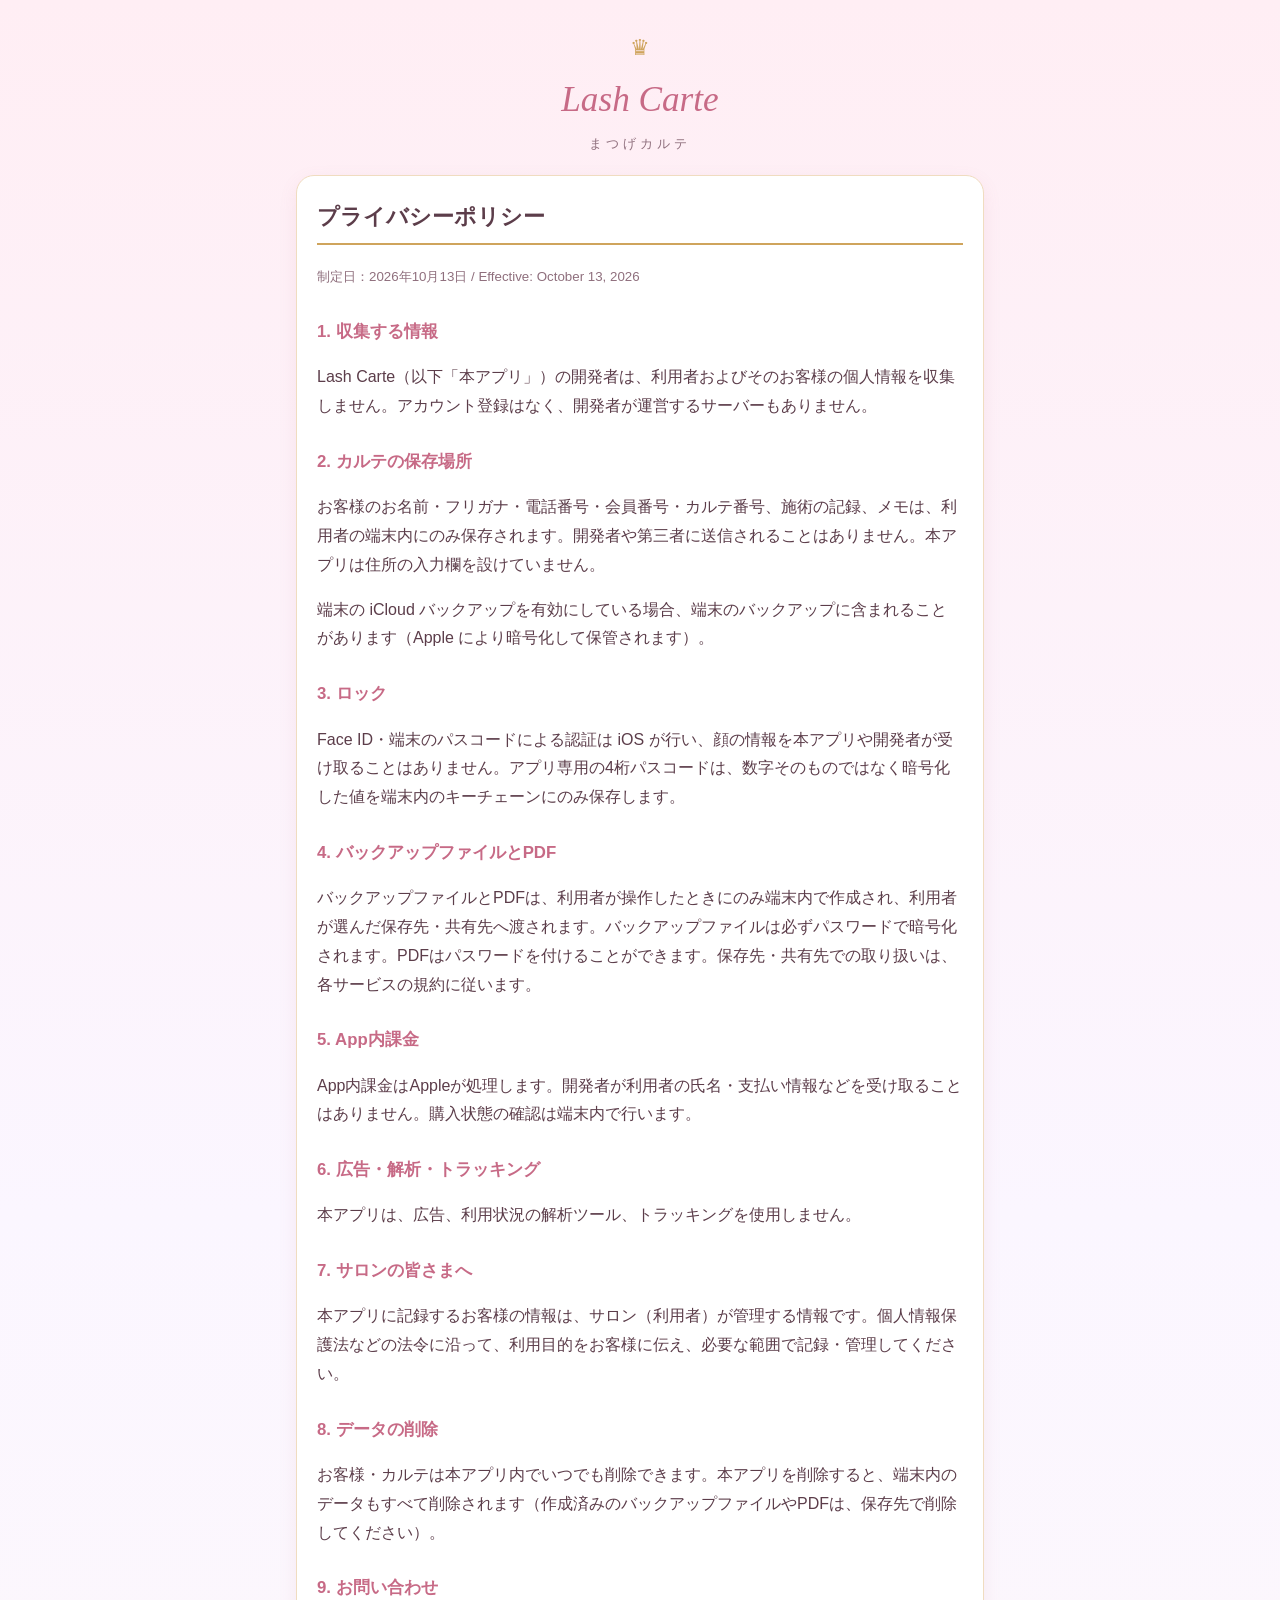
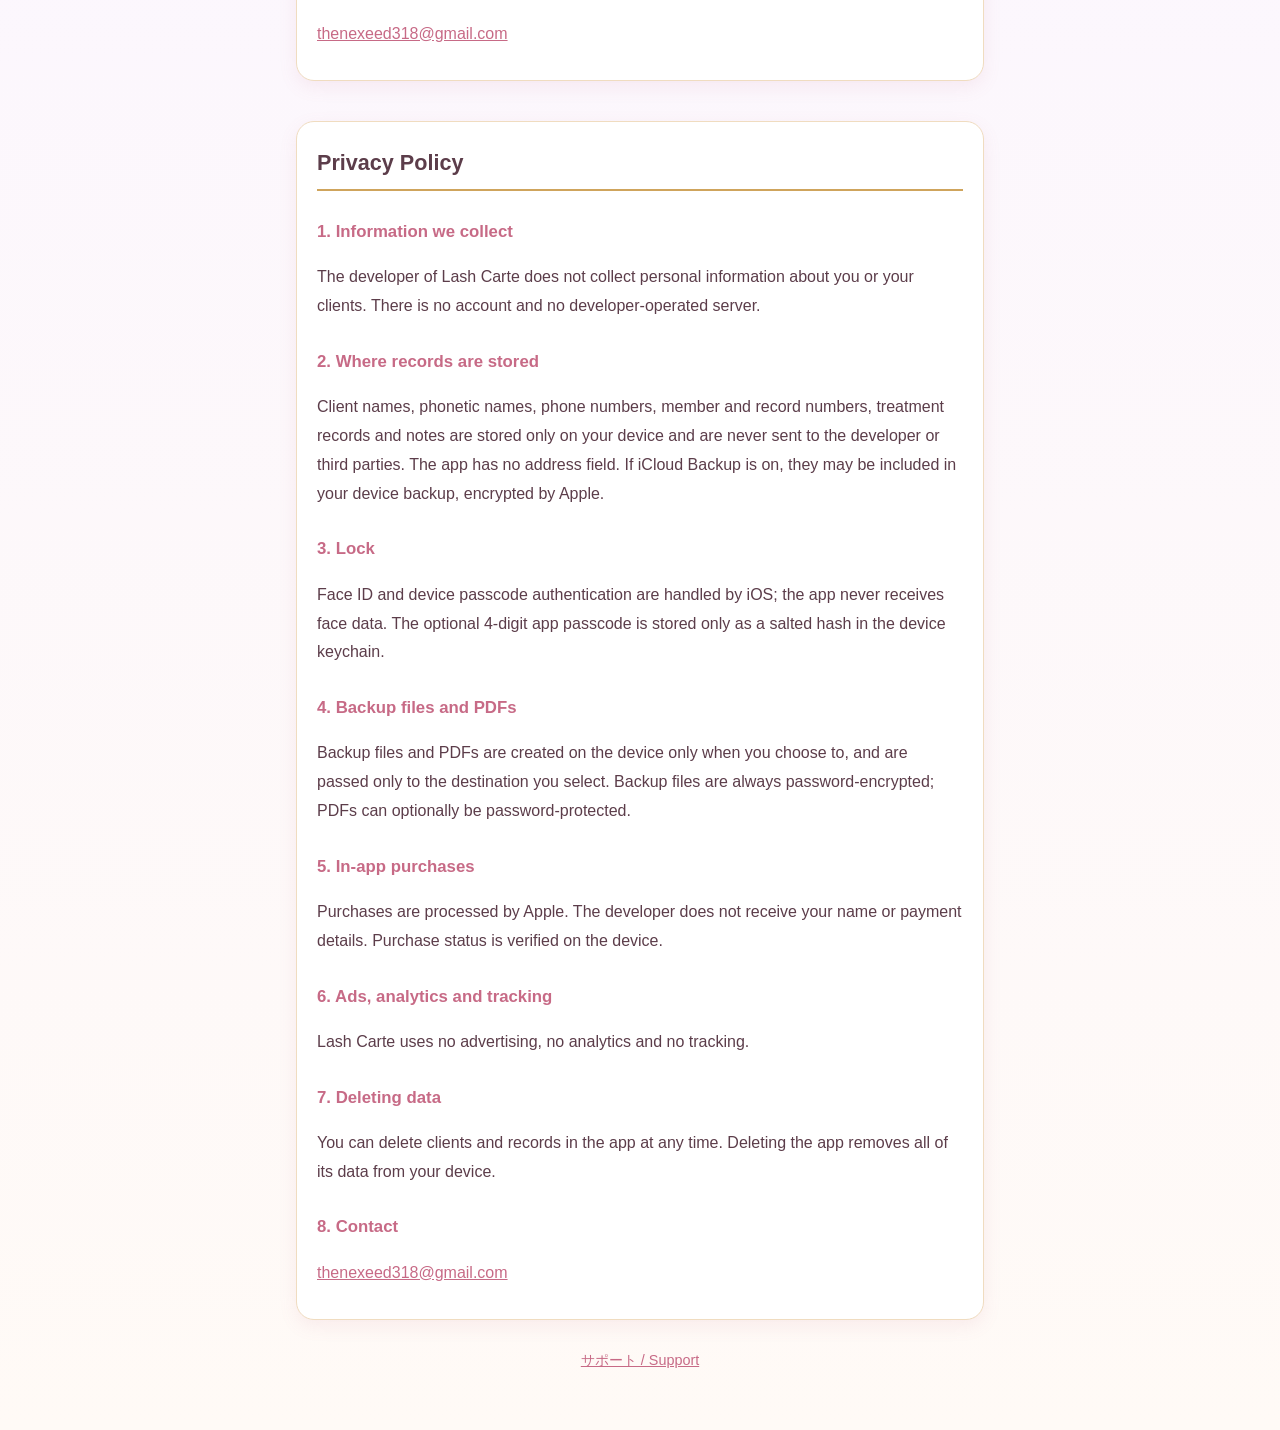
==== privacy.html @ 554a4f33 "Lash Carte サポートとプライバシーポリシー Co-Authored-By: Claude Opus 5.5 <noreply@anthropic.com>" ====
<!doctype html>
<html lang="ja">
<head>
<meta charset="utf-8">
<meta name="viewport" content="width=device-width, initial-scale=1">
<title>Lash Carte プライバシーポリシー / Privacy Policy</title>
<link rel="stylesheet" href="style.css">
</head>
<body>
<main>
<header><div class="crown">♛</div><p class="logo">Lash Carte</p><div class="sub">まつげカルテ</div></header>
<section class="card">
<h1>プライバシーポリシー</h1>
<p><small>制定日：2026年10月13日 / Effective: October 13, 2026</small></p>

<h2>1. 収集する情報</h2>
<p>Lash Carte（以下「本アプリ」）の開発者は、利用者およびそのお客様の個人情報を収集しません。アカウント登録はなく、開発者が運営するサーバーもありません。</p>

<h2>2. カルテの保存場所</h2>
<p>お客様のお名前・フリガナ・電話番号・会員番号・カルテ番号、施術の記録、メモは、利用者の端末内にのみ保存されます。開発者や第三者に送信されることはありません。本アプリは住所の入力欄を設けていません。</p>
<p>端末の iCloud バックアップを有効にしている場合、端末のバックアップに含まれることがあります（Apple により暗号化して保管されます）。</p>

<h2>3. ロック</h2>
<p>Face ID・端末のパスコードによる認証は iOS が行い、顔の情報を本アプリや開発者が受け取ることはありません。アプリ専用の4桁パスコードは、数字そのものではなく暗号化した値を端末内のキーチェーンにのみ保存します。</p>

<h2>4. バックアップファイルとPDF</h2>
<p>バックアップファイルとPDFは、利用者が操作したときにのみ端末内で作成され、利用者が選んだ保存先・共有先へ渡されます。バックアップファイルは必ずパスワードで暗号化されます。PDFはパスワードを付けることができます。保存先・共有先での取り扱いは、各サービスの規約に従います。</p>

<h2>5. App内課金</h2>
<p>App内課金はAppleが処理します。開発者が利用者の氏名・支払い情報などを受け取ることはありません。購入状態の確認は端末内で行います。</p>

<h2>6. 広告・解析・トラッキング</h2>
<p>本アプリは、広告、利用状況の解析ツール、トラッキングを使用しません。</p>

<h2>7. サロンの皆さまへ</h2>
<p>本アプリに記録するお客様の情報は、サロン（利用者）が管理する情報です。個人情報保護法などの法令に沿って、利用目的をお客様に伝え、必要な範囲で記録・管理してください。</p>

<h2>8. データの削除</h2>
<p>お客様・カルテは本アプリ内でいつでも削除できます。本アプリを削除すると、端末内のデータもすべて削除されます（作成済みのバックアップファイルやPDFは、保存先で削除してください）。</p>

<h2>9. お問い合わせ</h2>
<p><a href="mailto:thenexeed318@gmail.com">thenexeed318@gmail.com</a></p>
</section>

<section class="card en" lang="en">
<h1>Privacy Policy</h1>
<h2>1. Information we collect</h2>
<p>The developer of Lash Carte does not collect personal information about you or your clients. There is no account and no developer-operated server.</p>
<h2>2. Where records are stored</h2>
<p>Client names, phonetic names, phone numbers, member and record numbers, treatment records and notes are stored only on your device and are never sent to the developer or third parties. The app has no address field. If iCloud Backup is on, they may be included in your device backup, encrypted by Apple.</p>
<h2>3. Lock</h2>
<p>Face ID and device passcode authentication are handled by iOS; the app never receives face data. The optional 4-digit app passcode is stored only as a salted hash in the device keychain.</p>
<h2>4. Backup files and PDFs</h2>
<p>Backup files and PDFs are created on the device only when you choose to, and are passed only to the destination you select. Backup files are always password-encrypted; PDFs can optionally be password-protected.</p>
<h2>5. In-app purchases</h2>
<p>Purchases are processed by Apple. The developer does not receive your name or payment details. Purchase status is verified on the device.</p>
<h2>6. Ads, analytics and tracking</h2>
<p>Lash Carte uses no advertising, no analytics and no tracking.</p>
<h2>7. Deleting data</h2>
<p>You can delete clients and records in the app at any time. Deleting the app removes all of its data from your device.</p>
<h2>8. Contact</h2>
<p><a href="mailto:thenexeed318@gmail.com">thenexeed318@gmail.com</a></p>
</section>
<nav><a href="index.html">サポート / Support</a></nav>
</main>
</body>
</html>
---- style.css ----
:root { --bg: #fff5f8; --card: #ffffff; --ink: #5c3d4a; --soft: #8f6f7d; --rose: #c76a86; --gold: #cfa45c; }
*, *::before, *::after { box-sizing: border-box; }
p { overflow-wrap: anywhere; }
body { margin: 0; background: linear-gradient(#ffeef4, #fbf6ff 40%, #fffaf6); color: var(--ink); font-family: -apple-system, "Hiragino Sans", "Hiragino Kaku Gothic ProN", sans-serif; line-height: 1.8; }
main { max-width: 720px; margin: 0 auto; padding: 28px 16px 56px; }
header { text-align: center; margin-bottom: 20px; }
header .crown { color: var(--gold); font-size: 1.4rem; }
header .logo { font-family: Georgia, "Times New Roman", serif; font-style: italic; font-size: 2.2rem; color: var(--rose); margin: 0; }
header .sub { letter-spacing: .3em; color: var(--soft); font-size: .8rem; }
h1 { font-size: 1.35rem; border-bottom: 2px solid var(--gold); padding-bottom: 6px; }
h2 { font-size: 1.05rem; margin-top: 26px; color: var(--rose); }
section.card { background: var(--card); border: 1px solid #f0dcc0; border-radius: 18px; padding: 4px 20px 16px; box-shadow: 0 6px 18px rgba(199,106,134,.10); }
.en { margin-top: 40px; }
small { color: var(--soft); }
a { color: var(--rose); }
nav { text-align: center; margin-top: 28px; font-size: .9rem; }
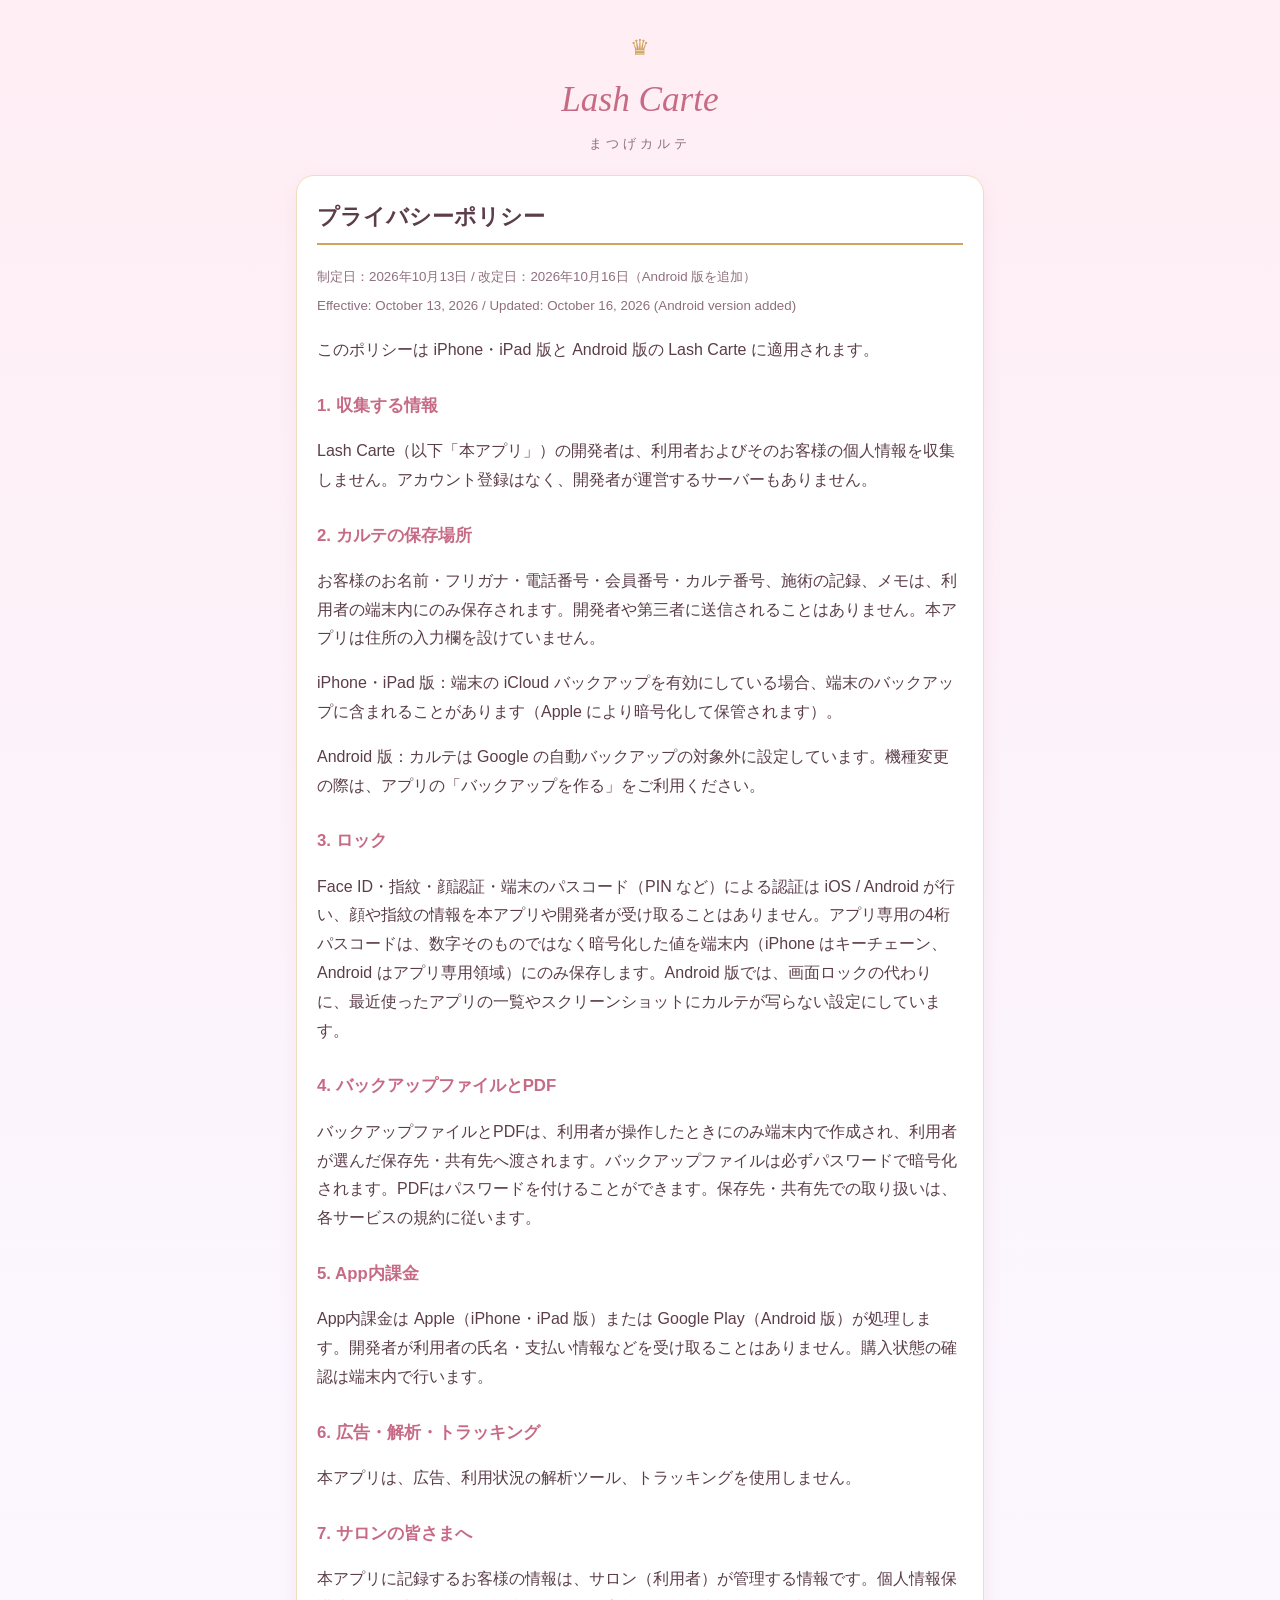
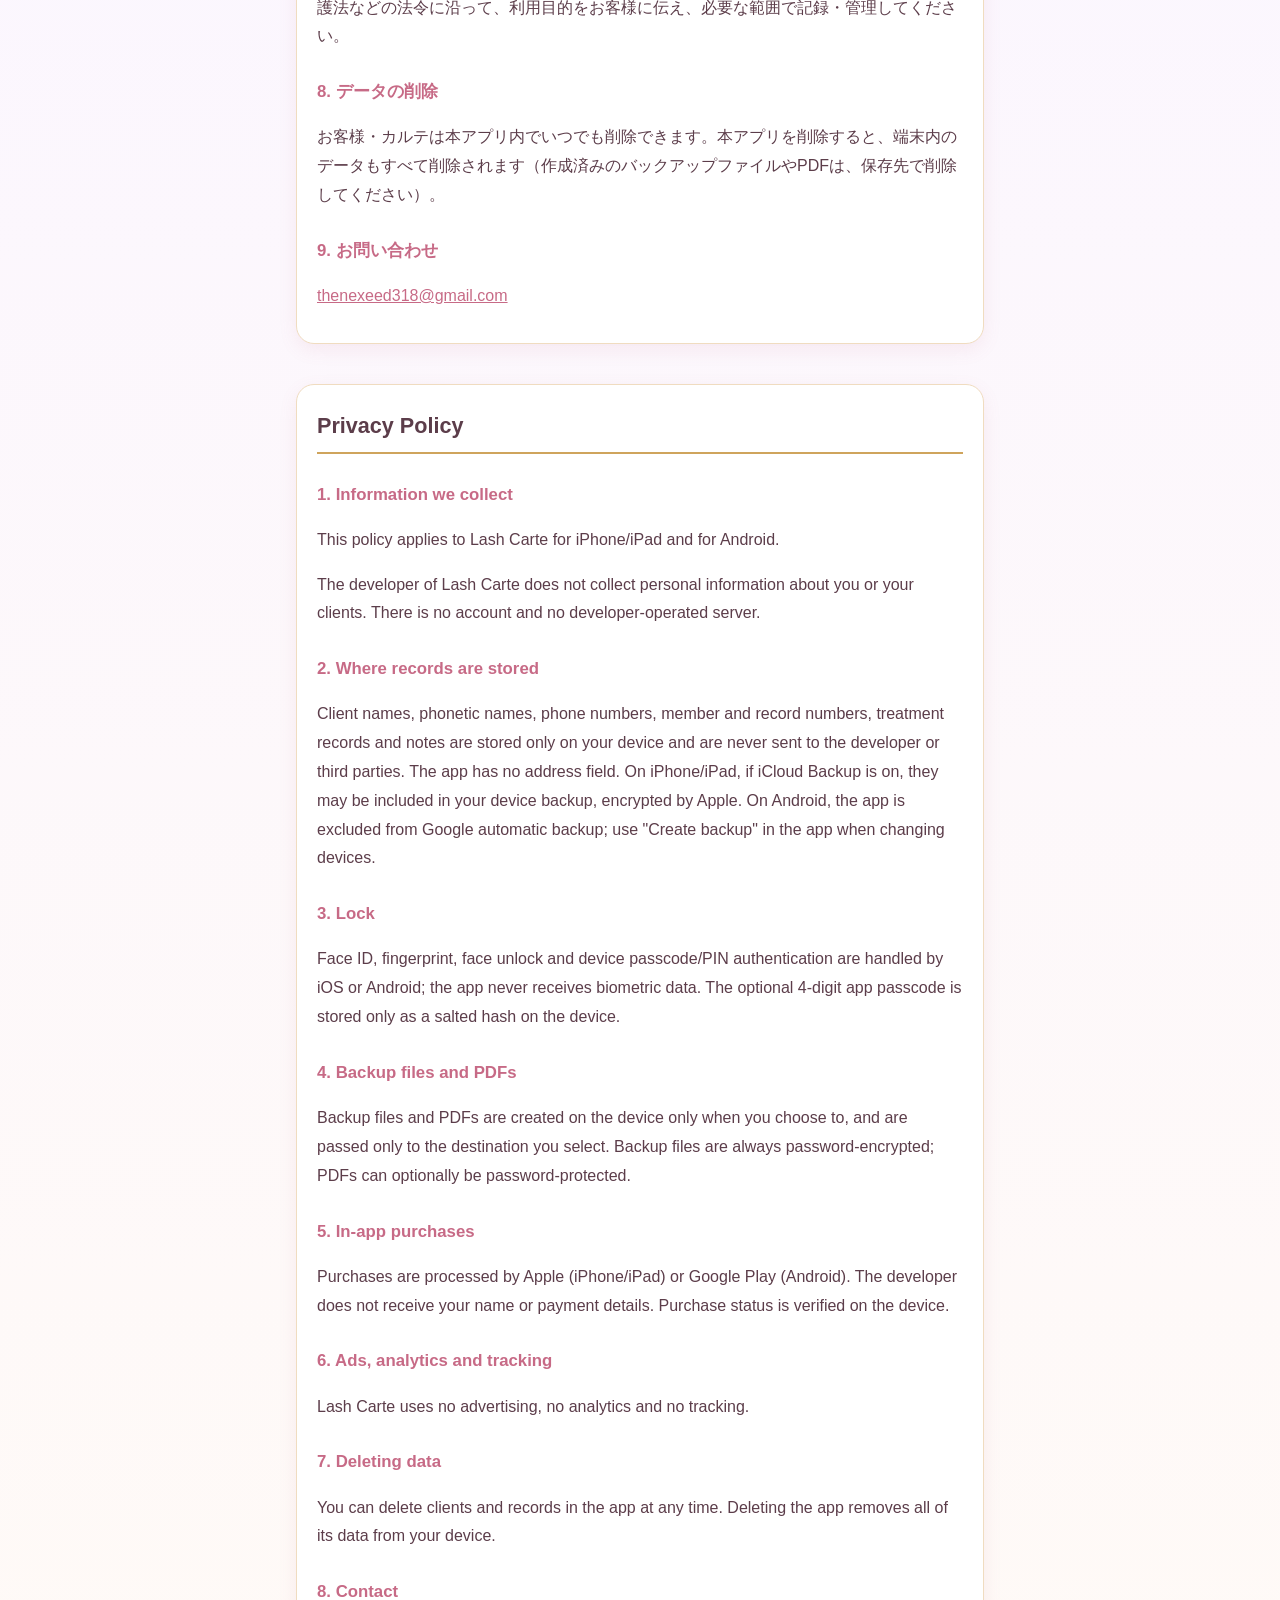
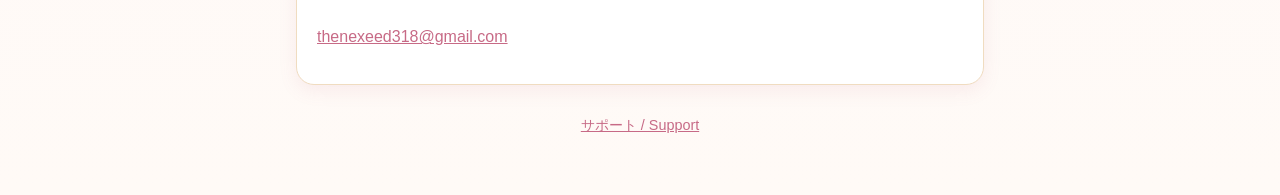
==== commit 7b165f6c: "Android 版をプライバシーポリシーとサポートに追加 Co-Authored-By: Claude Opus 5.5 <noreply@anthropic.com>" ====
--- a/privacy.html
+++ b/privacy.html
@@ -11,23 +11,25 @@
 <header><div class="crown">♛</div><p class="logo">Lash Carte</p><div class="sub">まつげカルテ</div></header>
 <section class="card">
 <h1>プライバシーポリシー</h1>
-<p><small>制定日：2026年10月13日 / Effective: October 13, 2026</small></p>
+<p><small>制定日：2026年10月13日 / 改定日：2026年10月16日（Android 版を追加）<br>Effective: October 13, 2026 / Updated: October 16, 2026 (Android version added)</small></p>
+<p>このポリシーは iPhone・iPad 版と Android 版の Lash Carte に適用されます。</p>
 
 <h2>1. 収集する情報</h2>
 <p>Lash Carte（以下「本アプリ」）の開発者は、利用者およびそのお客様の個人情報を収集しません。アカウント登録はなく、開発者が運営するサーバーもありません。</p>
 
 <h2>2. カルテの保存場所</h2>
 <p>お客様のお名前・フリガナ・電話番号・会員番号・カルテ番号、施術の記録、メモは、利用者の端末内にのみ保存されます。開発者や第三者に送信されることはありません。本アプリは住所の入力欄を設けていません。</p>
-<p>端末の iCloud バックアップを有効にしている場合、端末のバックアップに含まれることがあります（Apple により暗号化して保管されます）。</p>
+<p>iPhone・iPad 版：端末の iCloud バックアップを有効にしている場合、端末のバックアップに含まれることがあります（Apple により暗号化して保管されます）。</p>
+<p>Android 版：カルテは Google の自動バックアップの対象外に設定しています。機種変更の際は、アプリの「バックアップを作る」をご利用ください。</p>
 
 <h2>3. ロック</h2>
-<p>Face ID・端末のパスコードによる認証は iOS が行い、顔の情報を本アプリや開発者が受け取ることはありません。アプリ専用の4桁パスコードは、数字そのものではなく暗号化した値を端末内のキーチェーンにのみ保存します。</p>
+<p>Face ID・指紋・顔認証・端末のパスコード（PIN など）による認証は iOS / Android が行い、顔や指紋の情報を本アプリや開発者が受け取ることはありません。アプリ専用の4桁パスコードは、数字そのものではなく暗号化した値を端末内（iPhone はキーチェーン、Android はアプリ専用領域）にのみ保存します。Android 版では、画面ロックの代わりに、最近使ったアプリの一覧やスクリーンショットにカルテが写らない設定にしています。</p>
 
 <h2>4. バックアップファイルとPDF</h2>
 <p>バックアップファイルとPDFは、利用者が操作したときにのみ端末内で作成され、利用者が選んだ保存先・共有先へ渡されます。バックアップファイルは必ずパスワードで暗号化されます。PDFはパスワードを付けることができます。保存先・共有先での取り扱いは、各サービスの規約に従います。</p>
 
 <h2>5. App内課金</h2>
-<p>App内課金はAppleが処理します。開発者が利用者の氏名・支払い情報などを受け取ることはありません。購入状態の確認は端末内で行います。</p>
+<p>App内課金は Apple（iPhone・iPad 版）または Google Play（Android 版）が処理します。開発者が利用者の氏名・支払い情報などを受け取ることはありません。購入状態の確認は端末内で行います。</p>
 
 <h2>6. 広告・解析・トラッキング</h2>
 <p>本アプリは、広告、利用状況の解析ツール、トラッキングを使用しません。</p>
@@ -45,15 +47,16 @@
 <section class="card en" lang="en">
 <h1>Privacy Policy</h1>
 <h2>1. Information we collect</h2>
+<p>This policy applies to Lash Carte for iPhone/iPad and for Android.</p>
 <p>The developer of Lash Carte does not collect personal information about you or your clients. There is no account and no developer-operated server.</p>
 <h2>2. Where records are stored</h2>
-<p>Client names, phonetic names, phone numbers, member and record numbers, treatment records and notes are stored only on your device and are never sent to the developer or third parties. The app has no address field. If iCloud Backup is on, they may be included in your device backup, encrypted by Apple.</p>
+<p>Client names, phonetic names, phone numbers, member and record numbers, treatment records and notes are stored only on your device and are never sent to the developer or third parties. The app has no address field. On iPhone/iPad, if iCloud Backup is on, they may be included in your device backup, encrypted by Apple. On Android, the app is excluded from Google automatic backup; use "Create backup" in the app when changing devices.</p>
 <h2>3. Lock</h2>
-<p>Face ID and device passcode authentication are handled by iOS; the app never receives face data. The optional 4-digit app passcode is stored only as a salted hash in the device keychain.</p>
+<p>Face ID, fingerprint, face unlock and device passcode/PIN authentication are handled by iOS or Android; the app never receives biometric data. The optional 4-digit app passcode is stored only as a salted hash on the device.</p>
 <h2>4. Backup files and PDFs</h2>
 <p>Backup files and PDFs are created on the device only when you choose to, and are passed only to the destination you select. Backup files are always password-encrypted; PDFs can optionally be password-protected.</p>
 <h2>5. In-app purchases</h2>
-<p>Purchases are processed by Apple. The developer does not receive your name or payment details. Purchase status is verified on the device.</p>
+<p>Purchases are processed by Apple (iPhone/iPad) or Google Play (Android). The developer does not receive your name or payment details. Purchase status is verified on the device.</p>
 <h2>6. Ads, analytics and tracking</h2>
 <p>Lash Carte uses no advertising, no analytics and no tracking.</p>
 <h2>7. Deleting data</h2>
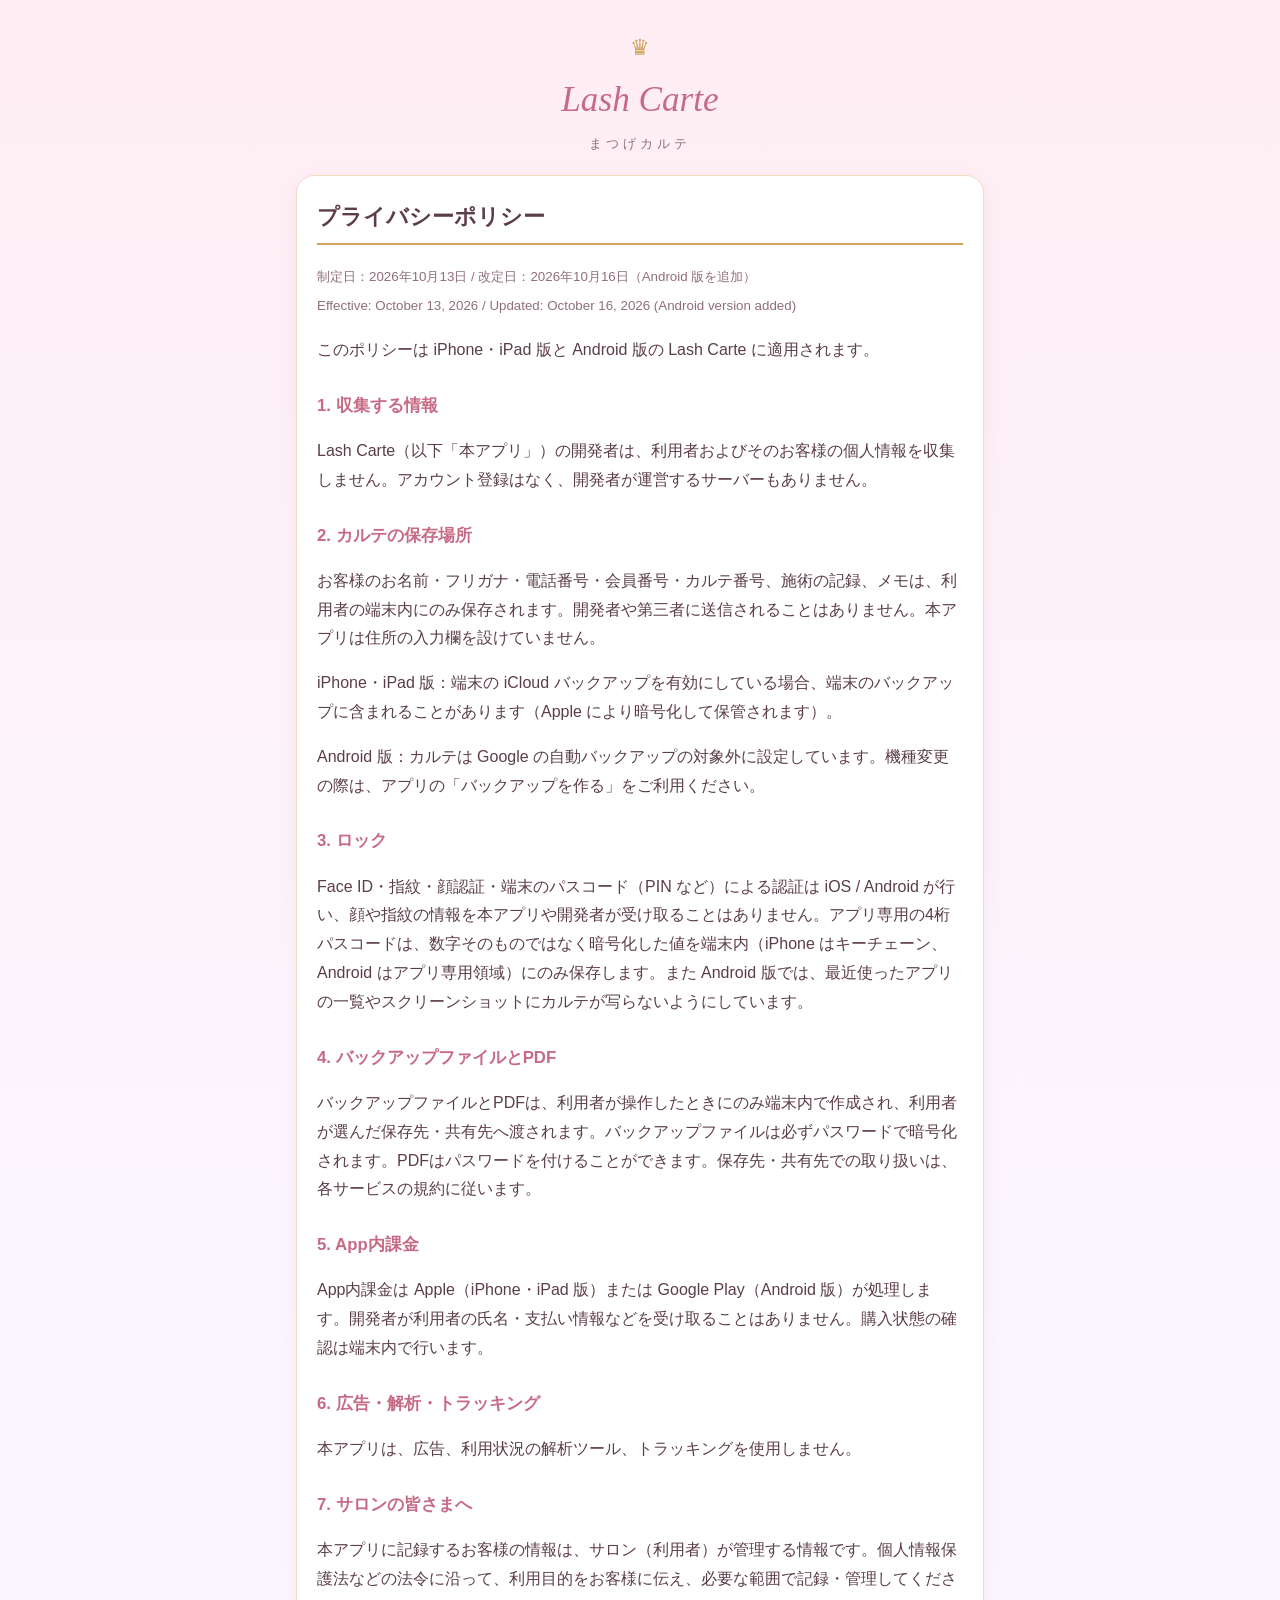
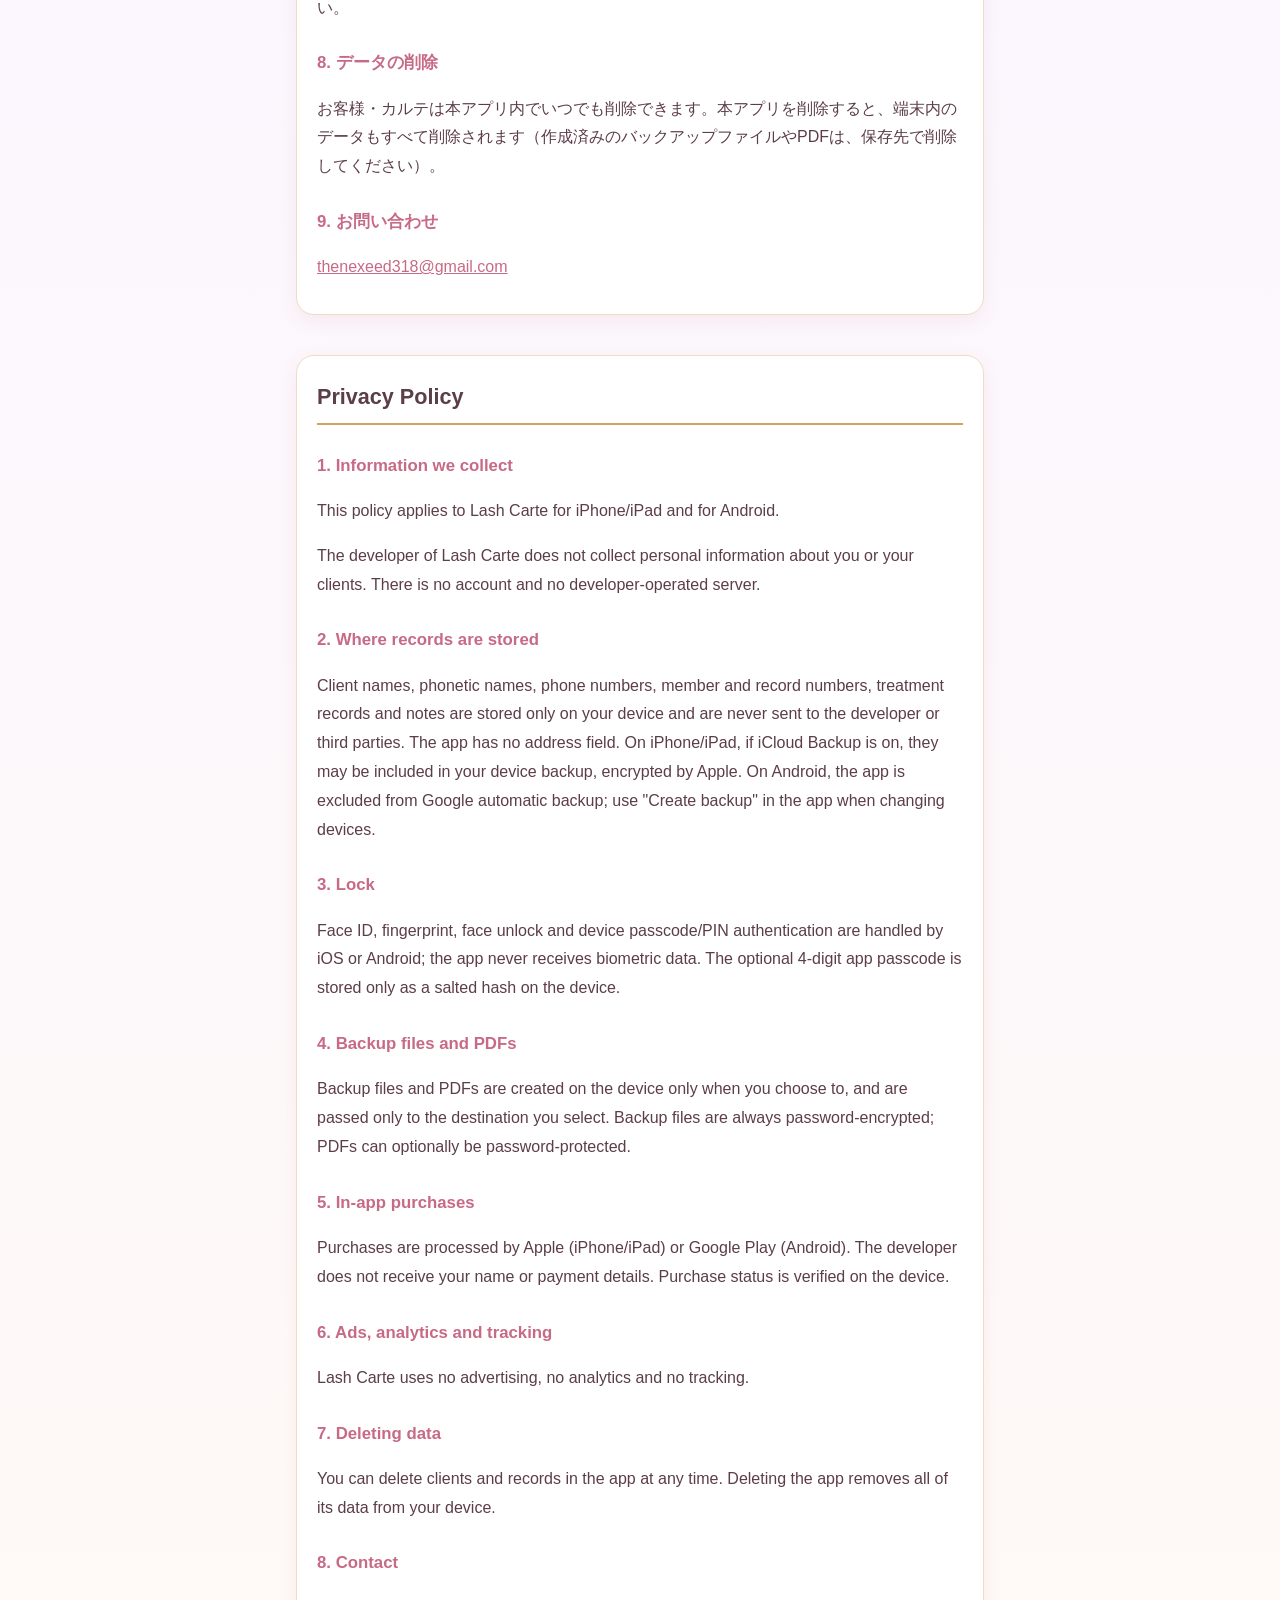
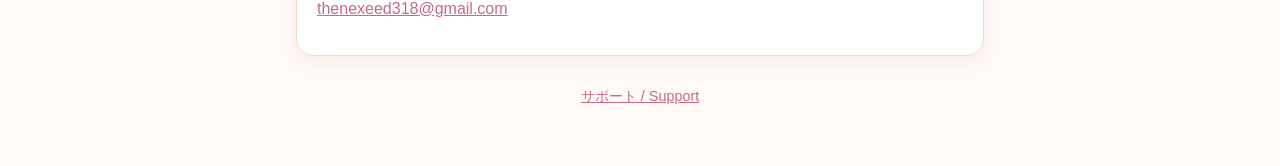
==== commit b41475a8: "文言の修正" ====
--- a/privacy.html
+++ b/privacy.html
@@ -23,7 +23,7 @@
 <p>Android 版：カルテは Google の自動バックアップの対象外に設定しています。機種変更の際は、アプリの「バックアップを作る」をご利用ください。</p>
 
 <h2>3. ロック</h2>
-<p>Face ID・指紋・顔認証・端末のパスコード（PIN など）による認証は iOS / Android が行い、顔や指紋の情報を本アプリや開発者が受け取ることはありません。アプリ専用の4桁パスコードは、数字そのものではなく暗号化した値を端末内（iPhone はキーチェーン、Android はアプリ専用領域）にのみ保存します。Android 版では、画面ロックの代わりに、最近使ったアプリの一覧やスクリーンショットにカルテが写らない設定にしています。</p>
+<p>Face ID・指紋・顔認証・端末のパスコード（PIN など）による認証は iOS / Android が行い、顔や指紋の情報を本アプリや開発者が受け取ることはありません。アプリ専用の4桁パスコードは、数字そのものではなく暗号化した値を端末内（iPhone はキーチェーン、Android はアプリ専用領域）にのみ保存します。また Android 版では、最近使ったアプリの一覧やスクリーンショットにカルテが写らないようにしています。</p>
 
 <h2>4. バックアップファイルとPDF</h2>
 <p>バックアップファイルとPDFは、利用者が操作したときにのみ端末内で作成され、利用者が選んだ保存先・共有先へ渡されます。バックアップファイルは必ずパスワードで暗号化されます。PDFはパスワードを付けることができます。保存先・共有先での取り扱いは、各サービスの規約に従います。</p>
